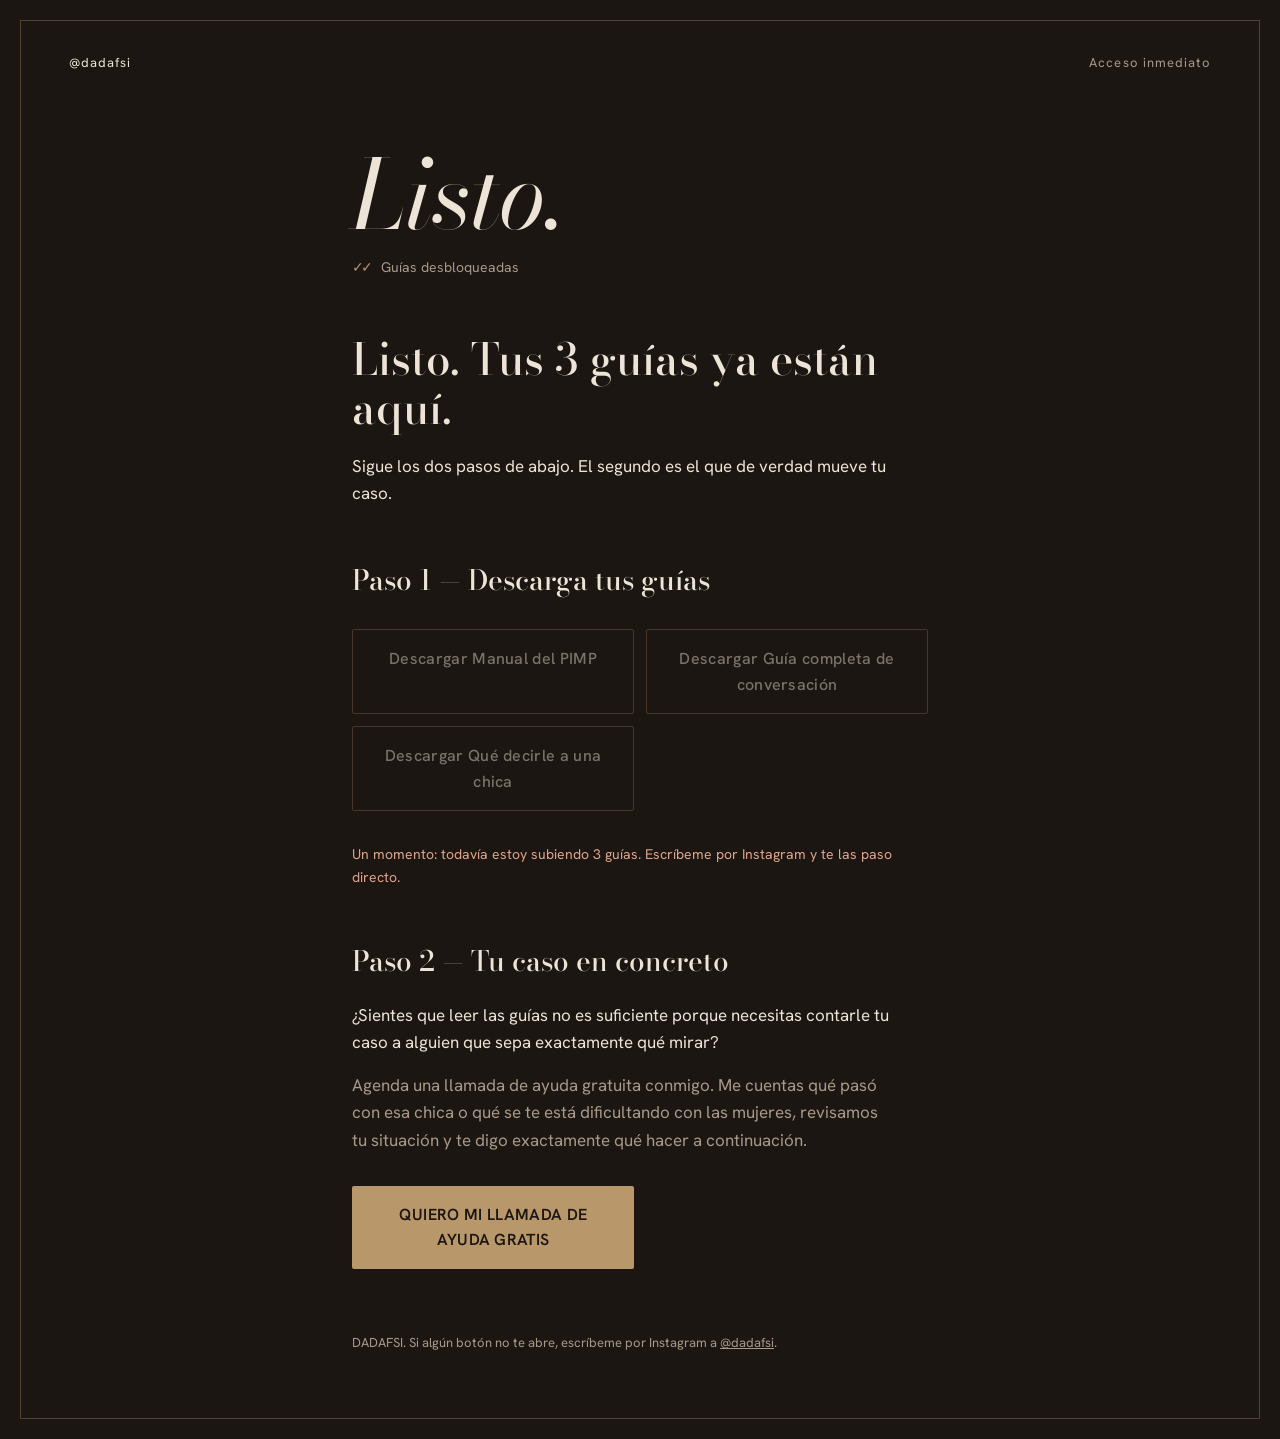
==== gracias.html @ 3f4399da "Embudo de 3 guias: squeeze page, thank-you con descargas y llamada, Apps Script con UTMs y pixel con" ====
<!doctype html>
<html lang="es">
<head>

<meta charset="utf-8">
<meta name="viewport" content="width=device-width, initial-scale=1, viewport-fit=cover">
<title>Tus 3 guías están listas | DADAFSI</title>
<meta name="robots" content="noindex">
<meta name="theme-color" content="#1C1612">
<link rel="preconnect" href="https://fonts.googleapis.com">
<link rel="preconnect" href="https://fonts.gstatic.com" crossorigin>
<link href="https://fonts.googleapis.com/css2?family=Bodoni+Moda:ital,opsz,wght@0,6..96,400..600;1,6..96,400..500&family=Hanken+Grotesk:wght@400;500;600&display=swap" rel="stylesheet">
<link rel="stylesheet" href="/assets/styles.css">
<script src="/assets/config.js"></script>
</head>
<body>
<div class="marco">
  <header class="barra">
    <a href="https://instagram.com/dadafsi" rel="noopener">@dadafsi</a>
    <span>Acceso inmediato</span>
  </header>

  <main>
    <section class="visto" aria-label="Confirmación">
      <div class="visto__msg" id="saludo">Listo.</div>
      <div class="visto__estado"><span class="visto__check" aria-hidden="true">✓✓</span> Guías desbloqueadas</div>
    </section>

    <h1 id="titular">Listo. Tus 3 guías ya están aquí.</h1>
    <p class="intro">Sigue los dos pasos de abajo. El segundo es el que de verdad mueve tu caso.</p>

    <h2>Paso 1 — Descarga tus guías</h2>
    <div class="botones" id="descargas"></div>
    <p class="aviso" id="avisoDescargas" role="status" aria-live="polite"></p>

    <h2>Paso 2 — Tu caso en concreto</h2>
    <p class="intro">¿Sientes que leer las guías no es suficiente porque necesitas contarle tu caso a alguien que sepa exactamente qué mirar?</p>
    <p class="intro intro--suave">Agenda una llamada de ayuda gratuita conmigo. Me cuentas qué pasó con esa chica o qué se te está dificultando con las mujeres, revisamos tu situación y te digo exactamente qué hacer a continuación.</p>

    <div class="botones">
      <a class="boton" id="llamada" href="#" rel="noopener">QUIERO MI LLAMADA DE AYUDA GRATIS</a>
    </div>
  </main>

  <footer>
    DADAFSI. Si algún botón no te abre, escríbeme por Instagram a <a href="https://instagram.com/dadafsi" rel="noopener">@dadafsi</a>.
  </footer>
</div>

<script>
(function () {
  var n = window.nombreGuardado();
  if (n) {
    document.getElementById('saludo').textContent = 'Listo, ' + n + '.';
    document.getElementById('titular').textContent = 'Listo, ' + n + '. Tus 3 guías ya están aquí.';
  }

  var caja = document.getElementById('descargas');
  var aviso = document.getElementById('avisoDescargas');
  var faltan = 0;

  (window.GUIAS || []).forEach(function (g) {
    var a = document.createElement('a');
    a.className = 'boton boton--linea';
    a.textContent = 'Descargar ' + g.titulo;
    if (g.url) {
      a.href = g.url;
      a.target = '_blank';
      a.rel = 'noopener';
      a.setAttribute('download', '');
      a.addEventListener('click', function () {
        if (typeof fbq === 'function') fbq('trackCustom', 'DescargaGuia', { guia: g.id });
      });
    } else {
      faltan++;
      a.href = '#';
      a.setAttribute('aria-disabled', 'true');
      a.style.opacity = '.45';
      a.addEventListener('click', function (e) { e.preventDefault(); });
    }
    caja.appendChild(a);
  });

  if (faltan) {
    aviso.className = 'aviso aviso--error';
    aviso.textContent = 'Un momento: todavía estoy subiendo ' + (faltan === 1 ? 'una guía' : faltan + ' guías') + '. Escríbeme por Instagram y te las paso directo.';
  }

  var btn = document.getElementById('llamada');
  btn.href = window.LLAMADA_URL || 'https://dadafsi.netlify.app/?src=guias';
  btn.addEventListener('click', function () {
    // Esto NO es Schedule. Schedule lo dispara el bot cuando la cita existe de verdad.
    if (typeof fbq === 'function') fbq('trackCustom', 'ClicLlamada', { content_name: 'llamada_ayuda' });
  });
})();
</script>
</body>
</html>
---- assets/styles.css ----
/* Club privado: tabaco, marfil y latón. Bodoni para la voz, Hanken para lo práctico. */
:root {
  --tabaco: #1C1612;
  --cuero: #261E18;
  --marfil: #ECE4D6;
  --humo: #A7998A;
  --laton: #B8976A;
  --laton-claro: #D4B98C;
  --error: #E0A48A;
  --serif: 'Bodoni Moda', 'Didot', 'Bodoni 72', 'Times New Roman', serif;
  --sans: 'Hanken Grotesk', 'Helvetica Neue', Arial, sans-serif;
  --col: 36rem;
  box-sizing: border-box;
  padding-top: env(safe-area-inset-top, 0px);
  padding-bottom: env(safe-area-inset-bottom, 0px);
}
*, *::before, *::after { box-sizing: inherit; }

html { background: var(--tabaco); -webkit-text-size-adjust: 100%; }
body {
  margin: 0;
  background: var(--tabaco);
  color: var(--marfil);
  font-family: var(--sans);
  font-size: 1.0625rem;
  line-height: 1.6;
  -webkit-font-smoothing: antialiased;
}

/* Marco fino, como en los carruseles */
.marco {
  min-height: 100vh;
  margin: 0.75rem;
  border: 1px solid rgba(184, 151, 106, 0.35);
  padding: 1.5rem 1.25rem 3rem;
}
@media (min-width: 700px) {
  .marco { margin: 1.25rem; padding: 2rem 3rem 4rem; }
}

.barra {
  display: flex;
  justify-content: space-between;
  align-items: baseline;
  font-size: 0.8125rem;
  letter-spacing: 0.08em;
  color: var(--humo);
}
.barra a { color: var(--marfil); text-decoration: none; }

main { max-width: var(--col); margin: 0 auto; }

/* ---------- Hero: el mensaje que quedó en visto ---------- */
.visto { margin: 4.5rem 0 3.5rem; }
.visto__msg {
  display: inline-block;
  font-family: var(--serif);
  font-style: italic;
  font-weight: 400;
  font-size: clamp(3.25rem, 14vw, 6rem);
  line-height: 1;
  letter-spacing: -0.01em;
  color: var(--marfil);
}
.visto__estado {
  display: flex;
  align-items: center;
  gap: 0.5rem;
  margin-top: 0.9rem;
  font-size: 0.875rem;
  color: var(--humo);
  opacity: 0;
  animation: aparece 0.6s ease 1.1s forwards;
}
.visto__check { color: var(--laton); letter-spacing: -0.25em; margin-right: 0.25em; }
@keyframes aparece { to { opacity: 1; } }
@media (prefers-reduced-motion: reduce) {
  .visto__estado { animation: none; opacity: 1; }
}

h1 {
  font-family: var(--serif);
  font-weight: 500;
  font-size: clamp(2rem, 7vw, 2.75rem);
  line-height: 1.12;
  margin: 0 0 1.25rem;
}
.titular {
  font-size: clamp(2.5rem, 10vw, 3.75rem);
  line-height: 1.05;
  margin: 4rem 0 1.5rem;
}
.intro { color: var(--marfil); margin: 0 0 1rem; max-width: 34rem; }
.intro--suave { color: var(--humo); }

/* ---------- Datos de la clase ---------- */
.ficha {
  margin: 3rem 0;
  padding: 1.5rem 0;
  border-top: 1px solid rgba(184, 151, 106, 0.35);
  border-bottom: 1px solid rgba(184, 151, 106, 0.35);
  display: grid;
  gap: 1.1rem;
}
.ficha__fila { display: grid; grid-template-columns: 7.5rem 1fr; gap: 1rem; }
.ficha dt { color: var(--humo); font-size: 0.875rem; padding-top: 0.15rem; }
.ficha dd { margin: 0; }
.ficha dd small { display: block; color: var(--humo); font-size: 0.875rem; }
.ficha__fecha { font-family: var(--serif); font-size: 1.375rem; line-height: 1.3; }
@media (max-width: 420px) {
  .ficha__fila { grid-template-columns: 1fr; gap: 0.15rem; }
}

/* ---------- Protocolo (secuencia real: numerada) ---------- */
h2 {
  font-family: var(--serif);
  font-weight: 500;
  font-size: 1.75rem;
  line-height: 1.2;
  margin: 3.5rem 0 1.5rem;
}
.protocolo { list-style: none; margin: 0; padding: 0; counter-reset: paso; }
.protocolo li {
  counter-increment: paso;
  display: grid;
  grid-template-columns: 2.5rem 1fr;
  gap: 0.75rem;
  padding: 1.1rem 0;
  border-top: 1px solid rgba(236, 228, 214, 0.1);
}
.protocolo li::before {
  content: counter(paso);
  font-family: var(--serif);
  font-style: italic;
  font-size: 1.75rem;
  line-height: 1;
  color: var(--laton);
}
.protocolo strong { display: block; font-weight: 600; margin-bottom: 0.2rem; }
.protocolo span { color: var(--humo); }

/* ---------- Formulario ---------- */
.reserva {
  margin-top: 4rem;
  padding: 2rem 1.25rem;
  background: var(--cuero);
  border: 1px solid rgba(184, 151, 106, 0.3);
}
@media (min-width: 700px) { .reserva { padding: 2.5rem; } }
.reserva h2 { margin-top: 0; }
.cupos { color: var(--laton-claro); margin: -0.75rem 0 1.75rem; min-height: 1.6em; font-size: 0.9375rem; }

.campo { margin-bottom: 1.25rem; }
.campo label { display: block; font-size: 0.875rem; color: var(--humo); margin-bottom: 0.4rem; }
input, select {
  width: 100%;
  font: inherit;
  font-size: 1rem;
  color: var(--marfil);
  background: var(--tabaco);
  border: 1px solid rgba(236, 228, 214, 0.18);
  border-radius: 2px;
  padding: 0.8rem 0.9rem;
  appearance: none;
  -webkit-appearance: none;
}
select {
  background-image: linear-gradient(45deg, transparent 50%, var(--humo) 50%),
                    linear-gradient(135deg, var(--humo) 50%, transparent 50%);
  background-position: calc(100% - 1.1rem) 55%, calc(100% - 0.8rem) 55%;
  background-size: 0.3rem 0.3rem;
  background-repeat: no-repeat;
  padding-right: 2.25rem;
}
input::placeholder { color: rgba(167, 153, 138, 0.6); }
input:focus, select:focus, button:focus-visible, a:focus-visible {
  outline: 2px solid var(--laton-claro);
  outline-offset: 2px;
}
.tel { display: grid; grid-template-columns: 5.5rem 1fr; gap: 0.5rem; }
.tel__codigo {
  display: flex; align-items: center; justify-content: center;
  border: 1px solid rgba(236, 228, 214, 0.18);
  background: var(--tabaco);
  color: var(--humo);
  font-size: 1rem;
}
.ayuda { font-size: 0.8125rem; color: var(--humo); margin-top: 0.35rem; }

.acepto {
  display: grid;
  grid-template-columns: 1.25rem 1fr;
  gap: 0.75rem;
  font-size: 0.875rem;
  color: var(--humo);
  margin: 1.5rem 0;
  cursor: pointer;
}
.acepto input {
  width: 1.15rem; height: 1.15rem; padding: 0; margin-top: 0.2rem;
  border-color: var(--laton);
}
.acepto input:checked {
  background: var(--laton);
  box-shadow: inset 0 0 0 3px var(--tabaco);
}

.trampa { position: absolute; left: -9999px; width: 1px; height: 1px; overflow: hidden; }

.boton {
  display: inline-block;
  width: 100%;
  font-family: var(--sans);
  font-size: 1rem;
  font-weight: 600;
  letter-spacing: 0.02em;
  color: var(--tabaco);
  background: var(--laton);
  border: 0;
  border-radius: 2px;
  padding: 1rem 1.5rem;
  cursor: pointer;
  text-align: center;
  text-decoration: none;
  transition: background 0.2s ease;
}
.boton:hover { background: var(--laton-claro); }
.boton[disabled] { opacity: 0.6; cursor: progress; }
.boton--linea {
  background: transparent;
  color: var(--marfil);
  border: 1px solid rgba(184, 151, 106, 0.6);
  font-weight: 500;
}
.boton--linea:hover { background: rgba(184, 151, 106, 0.12); }

.error { color: var(--error); font-size: 0.875rem; margin-top: 0.4rem; }
.aviso { font-size: 0.875rem; color: var(--humo); margin: 1rem 0 0; }
.aviso--error { color: var(--error); }

.agotado { font-family: var(--serif); font-size: 1.5rem; line-height: 1.3; }

footer {
  max-width: var(--col);
  margin: 4rem auto 0;
  font-size: 0.8125rem;
  color: var(--humo);
}
footer a { color: var(--humo); }

/* ---------- Página de gracias ---------- */
.botones { display: grid; gap: 0.75rem; margin: 2rem 0; }
@media (min-width: 560px) { .botones { grid-template-columns: 1fr 1fr; } }
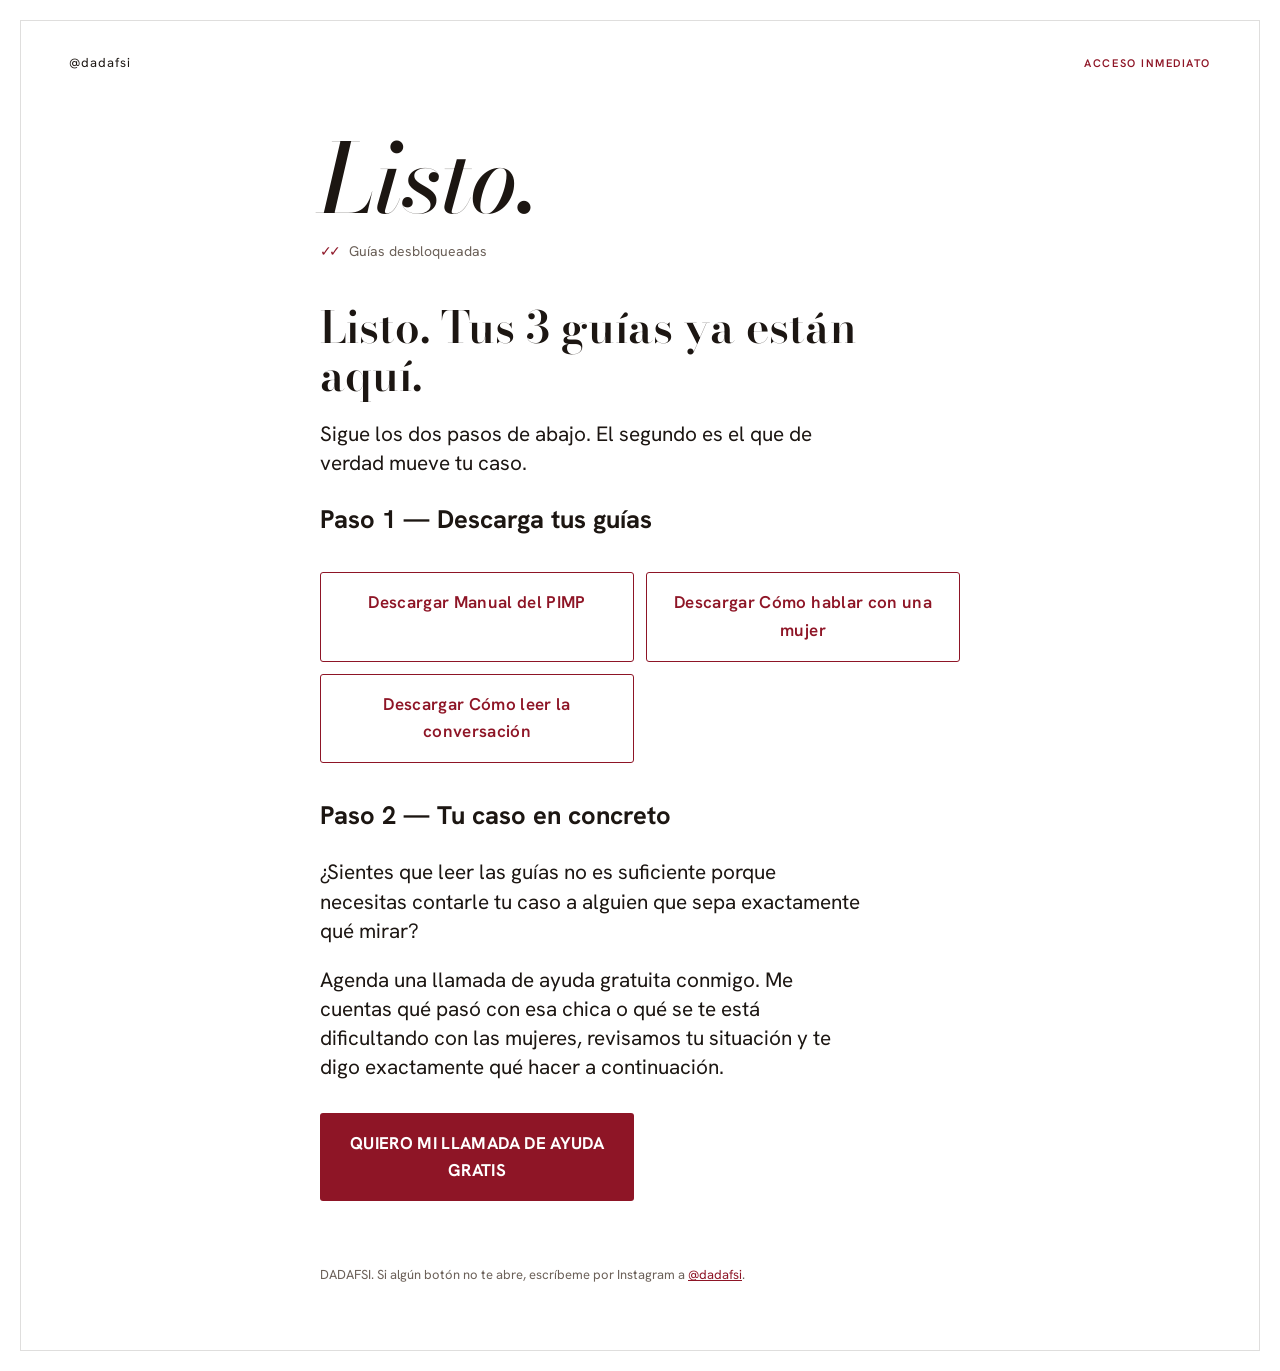
==== commit 274e5407: "Rediseña la squeeze page: fondo claro, nuevo titular, portadas y viñetas - styles.css: tema claro (f" ====
--- a/gracias.html
+++ b/gracias.html
@@ -6,7 +6,7 @@
 <meta name="viewport" content="width=device-width, initial-scale=1, viewport-fit=cover">
 <title>Tus 3 guías están listas | DADAFSI</title>
 <meta name="robots" content="noindex">
-<meta name="theme-color" content="#1C1612">
+<meta name="theme-color" content="#FFFFFF">
 <link rel="preconnect" href="https://fonts.googleapis.com">
 <link rel="preconnect" href="https://fonts.gstatic.com" crossorigin>
 <link href="https://fonts.googleapis.com/css2?family=Bodoni+Moda:ital,opsz,wght@0,6..96,400..600;1,6..96,400..500&family=Hanken+Grotesk:wght@400;500;600&display=swap" rel="stylesheet">
--- a/assets/styles.css
+++ b/assets/styles.css
@@ -1,42 +1,41 @@
-/* Club privado: tabaco, marfil y latón. Bodoni para la voz, Hanken para lo práctico. */
+/* Squeeze page dadafsi — fondo claro, tinta oscura. Bodoni para la voz, Hanken para lo práctico. */
 :root {
-  --tabaco: #1C1612;
-  --cuero: #261E18;
-  --marfil: #ECE4D6;
-  --humo: #A7998A;
-  --laton: #B8976A;
-  --laton-claro: #D4B98C;
-  --error: #E0A48A;
+  --papel: #FFFFFF;
+  --papel2: #F5EFE8;      /* cajas / secciones, blanco cálido */
+  --tinta: #1C1612;       /* texto, casi negro */
+  --tinta2: #6B6058;      /* texto suave */
+  --linea: rgba(28, 22, 18, 0.14);
+  --acc: #8E1526;         /* claret dadafsi */
+  --acc-d: #6F1019;       /* claret oscuro (hover) */
+  --oro: #B8976A;
+  --error: #A8321F;
   --serif: 'Bodoni Moda', 'Didot', 'Bodoni 72', 'Times New Roman', serif;
   --sans: 'Hanken Grotesk', 'Helvetica Neue', Arial, sans-serif;
-  --col: 36rem;
+  --col: 40rem;
   box-sizing: border-box;
   padding-top: env(safe-area-inset-top, 0px);
   padding-bottom: env(safe-area-inset-bottom, 0px);
 }
 *, *::before, *::after { box-sizing: inherit; }
 
-html { background: var(--tabaco); -webkit-text-size-adjust: 100%; }
+html { background: var(--papel); -webkit-text-size-adjust: 100%; }
 body {
   margin: 0;
-  background: var(--tabaco);
-  color: var(--marfil);
+  background: var(--papel);
+  color: var(--tinta);
   font-family: var(--sans);
   font-size: 1.0625rem;
   line-height: 1.6;
   -webkit-font-smoothing: antialiased;
 }
 
-/* Marco fino, como en los carruseles */
 .marco {
   min-height: 100vh;
   margin: 0.75rem;
-  border: 1px solid rgba(184, 151, 106, 0.35);
+  border: 1px solid var(--linea);
   padding: 1.5rem 1.25rem 3rem;
 }
-@media (min-width: 700px) {
-  .marco { margin: 1.25rem; padding: 2rem 3rem 4rem; }
-}
+@media (min-width: 700px) { .marco { margin: 1.25rem; padding: 2rem 3rem 4rem; } }
 
 .barra {
   display: flex;
@@ -44,210 +43,182 @@
   align-items: baseline;
   font-size: 0.8125rem;
   letter-spacing: 0.08em;
-  color: var(--humo);
-}
-.barra a { color: var(--marfil); text-decoration: none; }
+  color: var(--tinta2);
+}
+.barra a { color: var(--tinta); text-decoration: none; }
+.barra span { color: var(--acc); font-weight: 600; letter-spacing: 0.14em; text-transform: uppercase; font-size: 0.6875rem; }
 
 main { max-width: var(--col); margin: 0 auto; }
 
-/* ---------- Hero: el mensaje que quedó en visto ---------- */
-.visto { margin: 4.5rem 0 3.5rem; }
-.visto__msg {
-  display: inline-block;
+/* ---------- Titular ---------- */
+.titular {
   font-family: var(--serif);
-  font-style: italic;
-  font-weight: 400;
-  font-size: clamp(3.25rem, 14vw, 6rem);
-  line-height: 1;
+  font-weight: 600;
+  font-size: clamp(2.1rem, 7.4vw, 3.4rem);
+  line-height: 1.07;
   letter-spacing: -0.01em;
-  color: var(--marfil);
-}
-.visto__estado {
-  display: flex;
+  margin: 3rem 0 1.1rem;
+}
+.titular .g { color: var(--acc); }
+.intro {
+  color: var(--tinta);
+  font-size: clamp(1.1rem, 3.4vw, 1.3rem);
+  line-height: 1.4;
+  margin: 0 0 1.25rem;
+  max-width: 34rem;
+}
+.prueba {
+  display: block;
+  font-size: 0.875rem; color: var(--tinta2);
+  margin: 0 0 0.5rem;
+}
+.prueba b { color: var(--tinta); font-weight: 600; }
+.prueba .estrellas { color: var(--oro); letter-spacing: 0.1em; margin-right: 0.4rem; white-space: nowrap; }
+
+h1 { font-family: var(--serif); font-weight: 600; font-size: clamp(2rem, 7vw, 2.75rem); line-height: 1.1; margin: 0 0 1.25rem; }
+
+/* ---------- Oferta: portadas + promesa ---------- */
+.oferta {
+  display: grid;
+  gap: 1.5rem;
   align-items: center;
-  gap: 0.5rem;
-  margin-top: 0.9rem;
-  font-size: 0.875rem;
-  color: var(--humo);
-  opacity: 0;
-  animation: aparece 0.6s ease 1.1s forwards;
-}
-.visto__check { color: var(--laton); letter-spacing: -0.25em; margin-right: 0.25em; }
-@keyframes aparece { to { opacity: 1; } }
-@media (prefers-reduced-motion: reduce) {
-  .visto__estado { animation: none; opacity: 1; }
-}
-
-h1 {
-  font-family: var(--serif);
-  font-weight: 500;
-  font-size: clamp(2rem, 7vw, 2.75rem);
-  line-height: 1.12;
-  margin: 0 0 1.25rem;
-}
-.titular {
-  font-size: clamp(2.5rem, 10vw, 3.75rem);
-  line-height: 1.05;
-  margin: 4rem 0 1.5rem;
-}
-.intro { color: var(--marfil); margin: 0 0 1rem; max-width: 34rem; }
-.intro--suave { color: var(--humo); }
-
-/* ---------- Datos de la clase ---------- */
-.ficha {
-  margin: 3rem 0;
-  padding: 1.5rem 0;
-  border-top: 1px solid rgba(184, 151, 106, 0.35);
-  border-bottom: 1px solid rgba(184, 151, 106, 0.35);
-  display: grid;
-  gap: 1.1rem;
-}
-.ficha__fila { display: grid; grid-template-columns: 7.5rem 1fr; gap: 1rem; }
-.ficha dt { color: var(--humo); font-size: 0.875rem; padding-top: 0.15rem; }
-.ficha dd { margin: 0; }
-.ficha dd small { display: block; color: var(--humo); font-size: 0.875rem; }
-.ficha__fecha { font-family: var(--serif); font-size: 1.375rem; line-height: 1.3; }
-@media (max-width: 420px) {
-  .ficha__fila { grid-template-columns: 1fr; gap: 0.15rem; }
-}
-
-/* ---------- Protocolo (secuencia real: numerada) ---------- */
-h2 {
-  font-family: var(--serif);
-  font-weight: 500;
-  font-size: 1.75rem;
-  line-height: 1.2;
-  margin: 3.5rem 0 1.5rem;
-}
-.protocolo { list-style: none; margin: 0; padding: 0; counter-reset: paso; }
-.protocolo li {
-  counter-increment: paso;
-  display: grid;
-  grid-template-columns: 2.5rem 1fr;
-  gap: 0.75rem;
-  padding: 1.1rem 0;
-  border-top: 1px solid rgba(236, 228, 214, 0.1);
-}
-.protocolo li::before {
-  content: counter(paso);
-  font-family: var(--serif);
-  font-style: italic;
-  font-size: 1.75rem;
-  line-height: 1;
-  color: var(--laton);
-}
-.protocolo strong { display: block; font-weight: 600; margin-bottom: 0.2rem; }
-.protocolo span { color: var(--humo); }
+  margin: 2.25rem 0 2.5rem;
+}
+@media (min-width: 680px) { .oferta { grid-template-columns: 300px 1fr; gap: 2.25rem; } }
+
+.covers { position: relative; width: min(320px, 84vw); height: 300px; margin: 0.5rem auto; }
+.cover {
+  position: absolute;
+  width: 144px; height: 206px;
+  border-radius: 3px;
+  padding: 16px 14px;
+  display: flex; flex-direction: column;
+  box-shadow: 0 14px 30px rgba(28, 22, 18, 0.22);
+  overflow: hidden;
+}
+.cover__br { font-size: 8.5px; letter-spacing: 0.22em; text-transform: uppercase; opacity: 0.7; }
+.cover__kick { font-family: var(--serif); font-style: italic; font-size: 15px; margin-top: auto; }
+.cover__big { font-family: var(--serif); font-weight: 600; font-size: 40px; line-height: 0.95; letter-spacing: 0.01em; }
+.cover__t { font-family: var(--serif); font-weight: 600; font-size: 19px; line-height: 1.1; margin-top: auto; }
+.cover__s { font-family: var(--serif); font-style: italic; font-size: 12.5px; line-height: 1.25; margin-top: 7px; opacity: 0.92; }
+.cover__rule { width: 26px; height: 2px; margin: 9px 0 0; }
+
+.cover--left  { left: 8px;  top: 54px; transform: rotate(-9deg);  z-index: 1;
+  background: #F2EADF; color: var(--tinta); border: 1px solid rgba(28,22,18,.12); }
+.cover--right { right: 8px; top: 54px; transform: rotate(9deg);   z-index: 1;
+  background: #7D1322; color: #F3E6DD; }
+.cover--left .cover__rule  { background: var(--acc); }
+.cover--right .cover__rule { background: var(--oro); }
+.cover--main {
+  left: 50%; margin-left: -72px; top: 24px; z-index: 3;
+  background: #15110E; color: #E9DFD2;
+  border: 1px solid rgba(184,151,106,.4);
+}
+.cover--main .cover__br { color: var(--oro); opacity: 1; }
+.cover--main .cover__kick { color: #CFC3B4; }
+.cover--main .cover__big { color: #F3ECE0; }
+.cover--main .cover__s { color: var(--oro); }
+.cover__emblema { font-family: var(--serif); font-size: 13px; color: var(--oro); border: 1px solid var(--oro); width: 22px; height: 22px; display:flex; align-items:center; justify-content:center; border-radius:50%; }
+
+.sello {
+  position: absolute; left: 6px; bottom: 18px; z-index: 5;
+  width: 62px; height: 62px; border-radius: 50%;
+  background: var(--acc); color: #fff;
+  display: flex; align-items: center; justify-content: center;
+  font-family: var(--serif); font-style: italic; font-size: 17px;
+  transform: rotate(-13deg);
+  box-shadow: 0 6px 16px rgba(142,21,38,.4);
+  border: 2px solid #fff;
+}
+
+.promesa__intro { font-weight: 600; font-size: 1.0625rem; margin: 0 0 0.9rem; }
+.bullets { list-style: none; margin: 0; padding: 0; display: grid; gap: 0.85rem; }
+.bullets li {
+  position: relative; padding-left: 1.6rem; line-height: 1.4;
+}
+.bullets li::before {
+  content: ""; position: absolute; left: 0; top: 0.62em;
+  width: 0.8rem; height: 2px; background: var(--acc);
+}
+.bullets em { color: var(--acc); font-style: italic; }
 
 /* ---------- Formulario ---------- */
 .reserva {
-  margin-top: 4rem;
-  padding: 2rem 1.25rem;
-  background: var(--cuero);
-  border: 1px solid rgba(184, 151, 106, 0.3);
-}
-@media (min-width: 700px) { .reserva { padding: 2.5rem; } }
-.reserva h2 { margin-top: 0; }
-.cupos { color: var(--laton-claro); margin: -0.75rem 0 1.75rem; min-height: 1.6em; font-size: 0.9375rem; }
-
-.campo { margin-bottom: 1.25rem; }
-.campo label { display: block; font-size: 0.875rem; color: var(--humo); margin-bottom: 0.4rem; }
+  margin-top: 2.5rem;
+  padding: 1.75rem 1.25rem 2rem;
+  background: var(--papel2);
+  border: 1px solid var(--linea);
+  border-radius: 4px;
+}
+@media (min-width: 700px) { .reserva { padding: 2.25rem 2.5rem; } }
+.reserva h2 { font-family: var(--serif); font-weight: 600; font-size: 1.6rem; margin: 0 0 0.35rem; }
+.cupos { color: var(--acc); margin: 0 0 1.4rem; min-height: 1.2em; font-size: 0.9375rem; font-weight: 600; }
+
+.campo { margin-bottom: 1.1rem; }
+.campo label { display: block; font-size: 0.875rem; color: var(--tinta2); margin-bottom: 0.4rem; }
 input, select {
-  width: 100%;
-  font: inherit;
-  font-size: 1rem;
-  color: var(--marfil);
-  background: var(--tabaco);
-  border: 1px solid rgba(236, 228, 214, 0.18);
-  border-radius: 2px;
-  padding: 0.8rem 0.9rem;
-  appearance: none;
-  -webkit-appearance: none;
+  width: 100%; font: inherit; font-size: 1rem;
+  color: var(--tinta); background: #fff;
+  border: 1px solid var(--linea); border-radius: 3px;
+  padding: 0.8rem 0.9rem; appearance: none; -webkit-appearance: none;
 }
 select {
-  background-image: linear-gradient(45deg, transparent 50%, var(--humo) 50%),
-                    linear-gradient(135deg, var(--humo) 50%, transparent 50%);
+  background-image: linear-gradient(45deg, transparent 50%, var(--tinta2) 50%),
+                    linear-gradient(135deg, var(--tinta2) 50%, transparent 50%);
   background-position: calc(100% - 1.1rem) 55%, calc(100% - 0.8rem) 55%;
-  background-size: 0.3rem 0.3rem;
-  background-repeat: no-repeat;
-  padding-right: 2.25rem;
-}
-input::placeholder { color: rgba(167, 153, 138, 0.6); }
-input:focus, select:focus, button:focus-visible, a:focus-visible {
-  outline: 2px solid var(--laton-claro);
-  outline-offset: 2px;
-}
+  background-size: 0.3rem 0.3rem; background-repeat: no-repeat; padding-right: 2.25rem;
+}
+input::placeholder { color: rgba(107, 96, 88, 0.55); }
+input:focus, select:focus, button:focus-visible, a:focus-visible { outline: 2px solid var(--acc); outline-offset: 2px; }
 .tel { display: grid; grid-template-columns: 5.5rem 1fr; gap: 0.5rem; }
 .tel__codigo {
   display: flex; align-items: center; justify-content: center;
-  border: 1px solid rgba(236, 228, 214, 0.18);
-  background: var(--tabaco);
-  color: var(--humo);
-  font-size: 1rem;
-}
-.ayuda { font-size: 0.8125rem; color: var(--humo); margin-top: 0.35rem; }
+  border: 1px solid var(--linea); background: #fff; color: var(--tinta2); font-size: 1rem;
+}
+.ayuda { font-size: 0.8125rem; color: var(--tinta2); margin-top: 0.35rem; }
 
 .acepto {
-  display: grid;
-  grid-template-columns: 1.25rem 1fr;
-  gap: 0.75rem;
-  font-size: 0.875rem;
-  color: var(--humo);
-  margin: 1.5rem 0;
-  cursor: pointer;
-}
-.acepto input {
-  width: 1.15rem; height: 1.15rem; padding: 0; margin-top: 0.2rem;
-  border-color: var(--laton);
-}
-.acepto input:checked {
-  background: var(--laton);
-  box-shadow: inset 0 0 0 3px var(--tabaco);
-}
+  display: grid; grid-template-columns: 1.25rem 1fr; gap: 0.75rem;
+  font-size: 0.8125rem; color: var(--tinta2); margin: 1.3rem 0; cursor: pointer;
+}
+.acepto input { width: 1.15rem; height: 1.15rem; padding: 0; margin-top: 0.2rem; border: 1px solid var(--acc); border-radius: 2px; }
+.acepto input:checked { background: var(--acc); box-shadow: inset 0 0 0 3px #fff; }
 
 .trampa { position: absolute; left: -9999px; width: 1px; height: 1px; overflow: hidden; }
 
+/* Flecha que apunta al botón */
+.cta-wrap { position: relative; margin-top: 1.5rem; }
+.flecha { position: absolute; right: 14px; top: -34px; width: 58px; height: 42px; pointer-events: none; }
+@media (min-width: 560px) { .flecha { right: 40px; } }
+
 .boton {
-  display: inline-block;
-  width: 100%;
-  font-family: var(--sans);
-  font-size: 1rem;
-  font-weight: 600;
-  letter-spacing: 0.02em;
-  color: var(--tabaco);
-  background: var(--laton);
-  border: 0;
-  border-radius: 2px;
-  padding: 1rem 1.5rem;
-  cursor: pointer;
-  text-align: center;
-  text-decoration: none;
+  display: block; width: 100%;
+  font-family: var(--sans); font-size: 1.0625rem; font-weight: 700; letter-spacing: 0.02em;
+  color: #fff; background: var(--acc); border: 0; border-radius: 3px;
+  padding: 1.05rem 1.5rem; cursor: pointer; text-align: center; text-decoration: none;
   transition: background 0.2s ease;
 }
-.boton:hover { background: var(--laton-claro); }
+.boton:hover { background: var(--acc-d); }
 .boton[disabled] { opacity: 0.6; cursor: progress; }
-.boton--linea {
-  background: transparent;
-  color: var(--marfil);
-  border: 1px solid rgba(184, 151, 106, 0.6);
-  font-weight: 500;
-}
-.boton--linea:hover { background: rgba(184, 151, 106, 0.12); }
+.boton--linea { background: transparent; color: var(--acc); border: 1px solid var(--acc); font-weight: 600; }
+.boton--linea:hover { background: rgba(142, 21, 38, 0.07); }
+
+.cierre { text-align: center; font-size: 0.8125rem; color: var(--tinta2); margin: 1rem 0 0; }
 
 .error { color: var(--error); font-size: 0.875rem; margin-top: 0.4rem; }
-.aviso { font-size: 0.875rem; color: var(--humo); margin: 1rem 0 0; }
+.aviso { font-size: 0.875rem; color: var(--tinta2); margin: 1rem 0 0; }
 .aviso--error { color: var(--error); }
 
-.agotado { font-family: var(--serif); font-size: 1.5rem; line-height: 1.3; }
-
-footer {
-  max-width: var(--col);
-  margin: 4rem auto 0;
-  font-size: 0.8125rem;
-  color: var(--humo);
-}
-footer a { color: var(--humo); }
-
 /* ---------- Página de gracias ---------- */
+.visto { margin: 3.5rem 0 2.5rem; }
+.visto__msg {
+  display: inline-block; font-family: var(--serif); font-style: italic; font-weight: 500;
+  font-size: clamp(3.25rem, 14vw, 6rem); line-height: 1; letter-spacing: -0.01em; color: var(--tinta);
+}
+.visto__estado { display: flex; align-items: center; gap: 0.5rem; margin-top: 0.9rem; font-size: 0.875rem; color: var(--tinta2); }
+.visto__check { color: var(--acc); letter-spacing: -0.25em; margin-right: 0.25em; }
 .botones { display: grid; gap: 0.75rem; margin: 2rem 0; }
 @media (min-width: 560px) { .botones { grid-template-columns: 1fr 1fr; } }
+
+footer { max-width: var(--col); margin: 4rem auto 0; font-size: 0.8125rem; color: var(--tinta2); }
+footer a { color: var(--acc); }
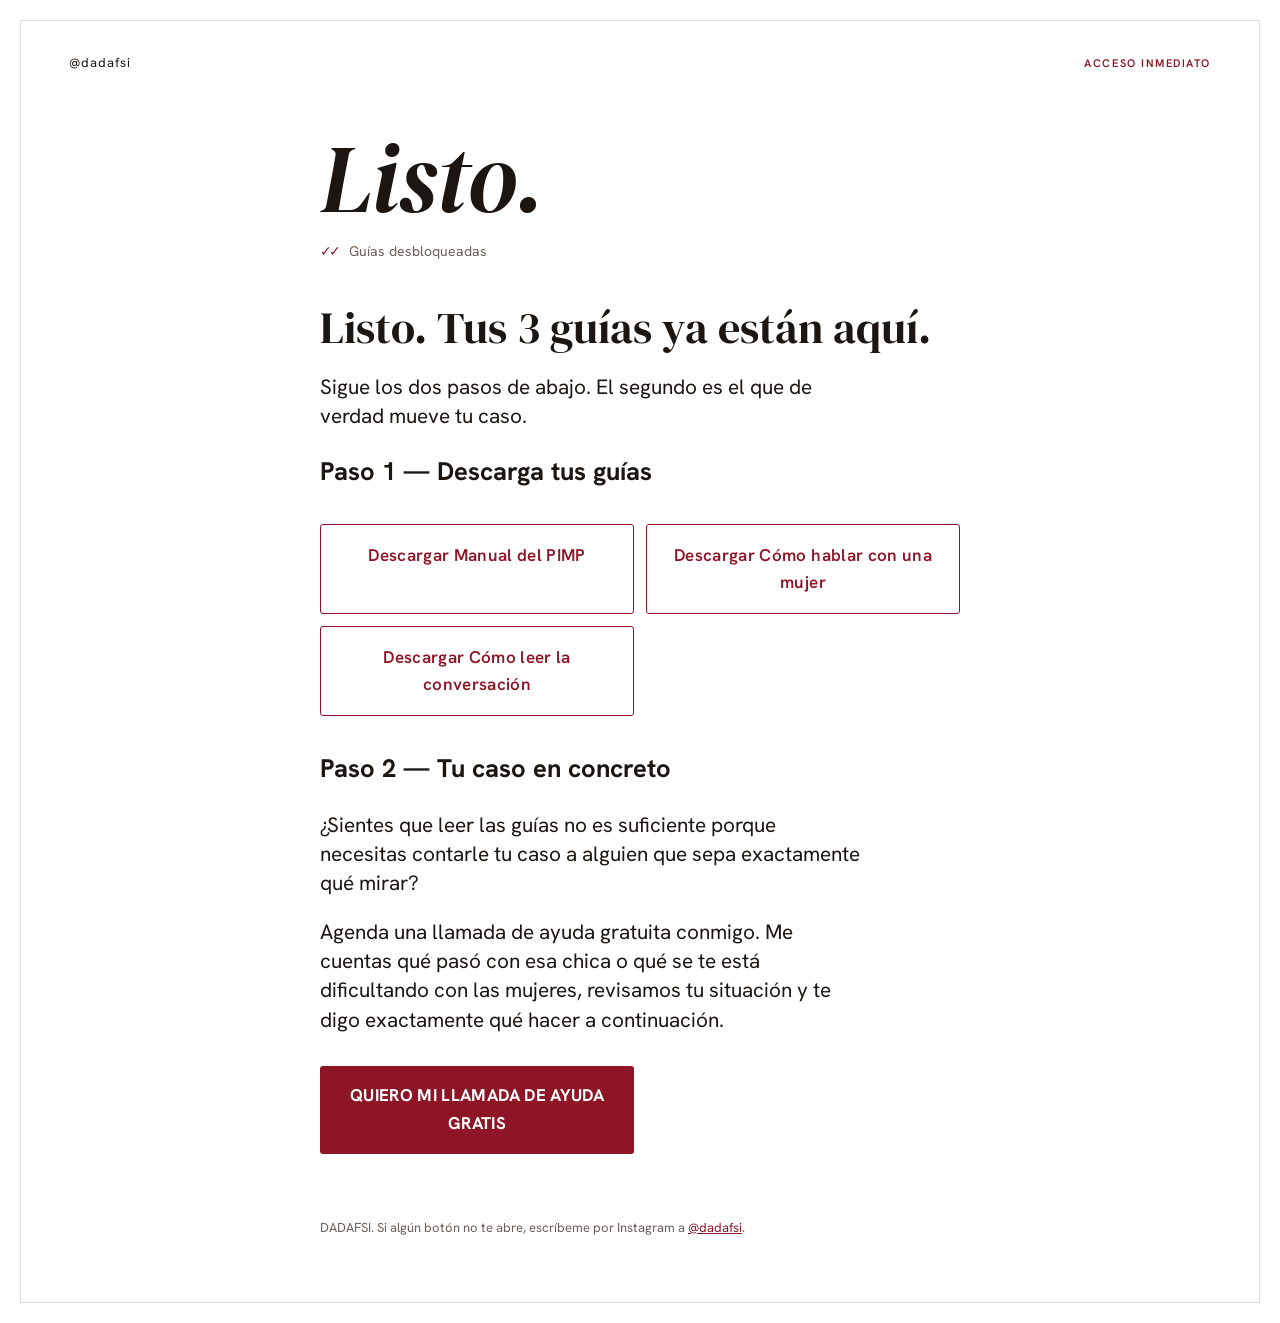
==== commit d3b7ba0f: "Cambia la fuente serif a DM Serif Display (más legible que Bodoni) La 't' de Bodoni se confundía con" ====
--- a/gracias.html
+++ b/gracias.html
@@ -9,7 +9,7 @@
 <meta name="theme-color" content="#FFFFFF">
 <link rel="preconnect" href="https://fonts.googleapis.com">
 <link rel="preconnect" href="https://fonts.gstatic.com" crossorigin>
-<link href="https://fonts.googleapis.com/css2?family=Bodoni+Moda:ital,opsz,wght@0,6..96,400..600;1,6..96,400..500&family=Hanken+Grotesk:wght@400;500;600&display=swap" rel="stylesheet">
+<link href="https://fonts.googleapis.com/css2?family=DM+Serif+Display:ital@0;1&family=Hanken+Grotesk:wght@400;500;600&display=swap" rel="stylesheet">
 <link rel="stylesheet" href="/assets/styles.css">
 <script src="/assets/config.js"></script>
 </head>
--- a/assets/styles.css
+++ b/assets/styles.css
@@ -9,7 +9,7 @@
   --acc-d: #6F1019;       /* claret oscuro (hover) */
   --oro: #B8976A;
   --error: #A8321F;
-  --serif: 'Bodoni Moda', 'Didot', 'Bodoni 72', 'Times New Roman', serif;
+  --serif: 'DM Serif Display', 'Georgia', 'Times New Roman', serif;
   --sans: 'Hanken Grotesk', 'Helvetica Neue', Arial, sans-serif;
   --col: 40rem;
   box-sizing: border-box;
@@ -53,9 +53,9 @@
 /* ---------- Titular ---------- */
 .titular {
   font-family: var(--serif);
-  font-weight: 600;
-  font-size: clamp(2.1rem, 7.4vw, 3.4rem);
-  line-height: 1.07;
+  font-weight: 400;
+  font-size: clamp(2rem, 7vw, 3.2rem);
+  line-height: 1.12;
   letter-spacing: -0.01em;
   margin: 3rem 0 1.1rem;
 }
@@ -75,7 +75,7 @@
 .prueba b { color: var(--tinta); font-weight: 600; }
 .prueba .estrellas { color: var(--oro); letter-spacing: 0.1em; margin-right: 0.4rem; white-space: nowrap; }
 
-h1 { font-family: var(--serif); font-weight: 600; font-size: clamp(2rem, 7vw, 2.75rem); line-height: 1.1; margin: 0 0 1.25rem; }
+h1 { font-family: var(--serif); font-weight: 400; font-size: clamp(2rem, 7vw, 2.75rem); line-height: 1.12; margin: 0 0 1.25rem; }
 
 /* ---------- Oferta: portadas + promesa ---------- */
 .oferta {
@@ -97,9 +97,9 @@
   overflow: hidden;
 }
 .cover__br { font-size: 8.5px; letter-spacing: 0.22em; text-transform: uppercase; opacity: 0.7; }
-.cover__kick { font-family: var(--serif); font-style: italic; font-size: 15px; margin-top: auto; }
-.cover__big { font-family: var(--serif); font-weight: 600; font-size: 40px; line-height: 0.95; letter-spacing: 0.01em; }
-.cover__t { font-family: var(--serif); font-weight: 600; font-size: 19px; line-height: 1.1; margin-top: auto; }
+.cover__kick { font-family: var(--serif); font-style: italic; font-size: 14px; margin-top: auto; }
+.cover__big { font-family: var(--serif); font-weight: 400; font-size: 36px; line-height: 0.98; letter-spacing: 0.01em; }
+.cover__t { font-family: var(--serif); font-weight: 400; font-size: 18px; line-height: 1.12; margin-top: auto; }
 .cover__s { font-family: var(--serif); font-style: italic; font-size: 12.5px; line-height: 1.25; margin-top: 7px; opacity: 0.92; }
 .cover__rule { width: 26px; height: 2px; margin: 9px 0 0; }
 
@@ -151,7 +151,7 @@
   border-radius: 4px;
 }
 @media (min-width: 700px) { .reserva { padding: 2.25rem 2.5rem; } }
-.reserva h2 { font-family: var(--serif); font-weight: 600; font-size: 1.6rem; margin: 0 0 0.35rem; }
+.reserva h2 { font-family: var(--serif); font-weight: 400; font-size: 1.7rem; margin: 0 0 0.35rem; }
 .cupos { color: var(--acc); margin: 0 0 1.4rem; min-height: 1.2em; font-size: 0.9375rem; font-weight: 600; }
 
 .campo { margin-bottom: 1.1rem; }
@@ -212,7 +212,7 @@
 /* ---------- Página de gracias ---------- */
 .visto { margin: 3.5rem 0 2.5rem; }
 .visto__msg {
-  display: inline-block; font-family: var(--serif); font-style: italic; font-weight: 500;
+  display: inline-block; font-family: var(--serif); font-style: italic; font-weight: 400;
   font-size: clamp(3.25rem, 14vw, 6rem); line-height: 1; letter-spacing: -0.01em; color: var(--tinta);
 }
 .visto__estado { display: flex; align-items: center; gap: 0.5rem; margin-top: 0.9rem; font-size: 0.875rem; color: var(--tinta2); }
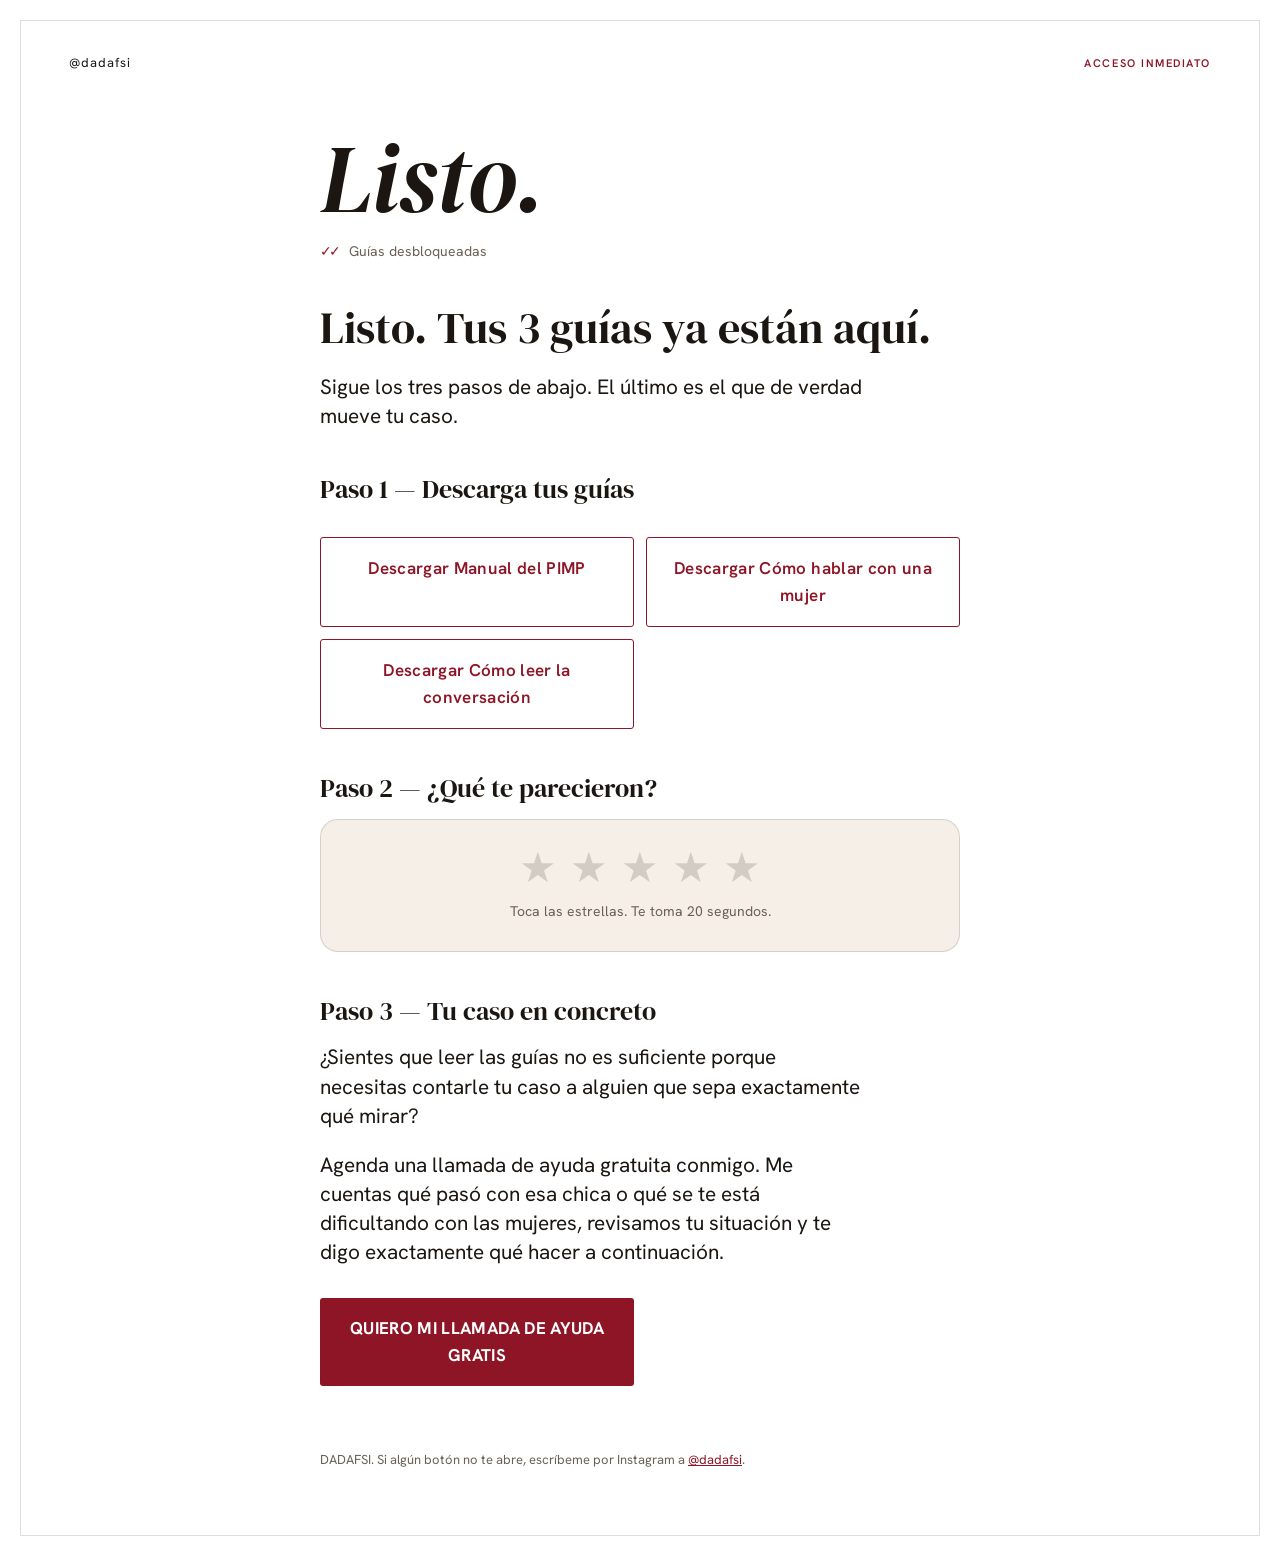
==== commit 283af11f: "Gracias: paso 2 de calificación con comentario → pestaña Testimonios Co-Authored-By: Claude Opus 5.5" ====
--- a/gracias.html
+++ b/gracias.html
@@ -27,13 +27,52 @@
     </section>
 
     <h1 id="titular">Listo. Tus 3 guías ya están aquí.</h1>
-    <p class="intro">Sigue los dos pasos de abajo. El segundo es el que de verdad mueve tu caso.</p>
+    <p class="intro">Sigue los tres pasos de abajo. El último es el que de verdad mueve tu caso.</p>
 
     <h2>Paso 1 — Descarga tus guías</h2>
     <div class="botones" id="descargas"></div>
     <p class="aviso" id="avisoDescargas" role="status" aria-live="polite"></p>
 
-    <h2>Paso 2 — Tu caso en concreto</h2>
+    <h2>Paso 2 — ¿Qué te parecieron?</h2>
+    <section class="califica" id="califica" aria-label="Califica las guías">
+      <div id="calForm">
+        <div class="califica__estrellas" id="estrellas" role="radiogroup" aria-label="Calificación de 1 a 5">
+          <button type="button" class="califica__estrella" data-v="1" aria-label="1 estrella">★</button>
+          <button type="button" class="califica__estrella" data-v="2" aria-label="2 estrellas">★</button>
+          <button type="button" class="califica__estrella" data-v="3" aria-label="3 estrellas">★</button>
+          <button type="button" class="califica__estrella" data-v="4" aria-label="4 estrellas">★</button>
+          <button type="button" class="califica__estrella" data-v="5" aria-label="5 estrellas">★</button>
+        </div>
+        <p class="califica__ayuda" id="calAyuda">Toca las estrellas. Te toma 20 segundos.</p>
+
+        <div class="califica__paso" id="calCaja">
+          <label class="califica__q" for="calTexto" id="calPregunta">¿Qué te pareció?</label>
+          <textarea class="califica__texto" id="calTexto" rows="4" maxlength="600" placeholder="Cuéntalo con tus palabras…"></textarea>
+
+          <div id="calPublicar">
+            <div class="califica__opciones">
+              <label class="califica__opc"><input type="radio" name="pub" value="Con nombre"> Se puede publicar con mi nombre</label>
+              <label class="califica__opc"><input type="radio" name="pub" value="Anónimo" checked> Se puede publicar, pero anónimo</label>
+              <label class="califica__opc"><input type="radio" name="pub" value="No publicar"> Prefiero que no se publique</label>
+            </div>
+            <div class="califica__datos" id="calDatos">
+              <input type="text" id="calNombre" maxlength="40" placeholder="Nombre (como quieres que aparezca)">
+              <input type="text" id="calEdad" inputmode="numeric" maxlength="2" placeholder="Edad">
+            </div>
+          </div>
+
+          <button type="button" class="boton califica__enviar" id="calEnviar">ENVIAR</button>
+          <p class="aviso" id="calAviso" role="status" aria-live="polite"></p>
+        </div>
+      </div>
+
+      <div class="califica__gracias" id="calGracias" hidden>
+        <div class="califica__estrellas califica__estrellas--fijas" id="calFijas" aria-hidden="true"></div>
+        <p class="califica__q">Gracias. Lo leo yo personalmente.</p>
+      </div>
+    </section>
+
+    <h2>Paso 3 — Tu caso en concreto</h2>
     <p class="intro">¿Sientes que leer las guías no es suficiente porque necesitas contarle tu caso a alguien que sepa exactamente qué mirar?</p>
     <p class="intro intro--suave">Agenda una llamada de ayuda gratuita conmigo. Me cuentas qué pasó con esa chica o qué se te está dificultando con las mujeres, revisamos tu situación y te digo exactamente qué hacer a continuación.</p>
 
@@ -87,10 +126,96 @@
   }
 
   var btn = document.getElementById('llamada');
-  btn.href = window.LLAMADA_URL || 'https://dadafsi.netlify.app/?src=guias';
+  // Pasa el origen original al bot: si vino del anuncio (?src=ads) el bot lo
+  // recibe como ?src=guias-ads; si no hay origen, queda en ?src=guias.
+  var o = (window.origenGuardado && window.origenGuardado()) || '';
+  if (o) {
+    btn.href = 'https://dadafsi.netlify.app/?src=' + encodeURIComponent('guias-' + o);
+  } else {
+    btn.href = window.LLAMADA_URL || 'https://dadafsi.netlify.app/?src=guias';
+  }
   btn.addEventListener('click', function () {
     // Esto NO es Schedule. Schedule lo dispara el bot cuando la cita existe de verdad.
     if (typeof fbq === 'function') fbq('trackCustom', 'ClicLlamada', { content_name: 'llamada_ayuda' });
+  });
+
+  /* ---------- Paso 2: calificación + comentario → pestaña "Testimonios" ---------- */
+  var nota = 0;
+  var estrellas = [].slice.call(document.querySelectorAll('#estrellas .califica__estrella'));
+  var cajaCal = document.getElementById('calCaja');
+  var publicar = document.getElementById('calPublicar');
+  var pregunta = document.getElementById('calPregunta');
+  var texto = document.getElementById('calTexto');
+  var datosPub = document.getElementById('calDatos');
+  var nombreCal = document.getElementById('calNombre');
+  var enviar = document.getElementById('calEnviar');
+  var avisoCal = document.getElementById('calAviso');
+  if (n) nombreCal.value = n;
+
+  estrellas.forEach(function (s) {
+    s.addEventListener('click', function () {
+      nota = +s.getAttribute('data-v');
+      estrellas.forEach(function (x) { x.classList.toggle('on', +x.getAttribute('data-v') <= nota); });
+      document.getElementById('calAyuda').style.display = 'none';
+      cajaCal.classList.add('abierto');
+      var buena = nota >= 4;
+      publicar.style.display = buena ? 'block' : 'none';
+      pregunta.textContent = buena ? '¿Qué te pareció? ¿Qué te llevas?' : '¿Qué faltó? Dímelo sin filtro, esto solo lo leo yo.';
+    });
+  });
+
+  function revisarPub() {
+    var v = (document.querySelector('input[name=pub]:checked') || {}).value;
+    datosPub.style.display = v === 'No publicar' ? 'none' : 'grid';
+    nombreCal.style.display = v === 'Con nombre' ? 'block' : 'none';
+  }
+  [].slice.call(document.querySelectorAll('input[name=pub]')).forEach(function (r) { r.addEventListener('change', revisarPub); });
+  revisarPub();
+
+  enviar.addEventListener('click', function () {
+    if (!nota) return;
+    if (texto.value.trim().length < 3) {
+      avisoCal.className = 'aviso aviso--error';
+      avisoCal.textContent = 'Escribe aunque sea una línea en la cajita.';
+      texto.focus();
+      return;
+    }
+    var buena = nota >= 4;
+    var pub = buena ? (document.querySelector('input[name=pub]:checked') || {}).value : 'No publicar';
+    var lead = (window.leadGuardado && window.leadGuardado()) || {};
+    var datos = {
+      tipo: 'testimonio',
+      estrellas: nota,
+      comentario: texto.value.trim(),
+      publicar: pub,
+      nombre: pub === 'Con nombre' ? nombreCal.value.trim() : '',
+      edad: pub === 'No publicar' ? '' : document.getElementById('calEdad').value.replace(/\D/g, ''),
+      pais: lead.pais || '',
+      correo: lead.correo || '',
+      origen: 'guias-gracias'
+    };
+    enviar.disabled = true;
+    enviar.textContent = 'Enviando…';
+    var C = window.CLASE || {};
+    fetch(C.SCRIPT_URL, {
+      method: 'POST',
+      headers: { 'Content-Type': 'text/plain;charset=utf-8' },
+      body: JSON.stringify(datos)
+    })
+      .then(function (r) { return r.json(); })
+      .then(function (d) {
+        if (!d || !d.ok) throw new Error('respuesta');
+        if (typeof fbq === 'function') fbq('trackCustom', 'Califico', { estrellas: nota });
+        document.getElementById('calForm').hidden = true;
+        document.getElementById('calFijas').textContent = '★★★★★'.slice(0, nota);
+        document.getElementById('calGracias').hidden = false;
+      })
+      .catch(function () {
+        enviar.disabled = false;
+        enviar.textContent = 'ENVIAR';
+        avisoCal.className = 'aviso aviso--error';
+        avisoCal.textContent = 'No se pudo enviar. Revisa tu conexión y vuelve a tocar el botón.';
+      });
   });
 })();
 </script>
--- a/assets/styles.css
+++ b/assets/styles.css
@@ -222,3 +222,48 @@
 
 footer { max-width: var(--col); margin: 4rem auto 0; font-size: 0.8125rem; color: var(--tinta2); }
 footer a { color: var(--acc); }
+
+/* ---------- Paso 2: calificación (página de gracias) ---------- */
+[hidden] { display: none !important; }
+h2 { font-family: var(--serif); font-weight: 400; font-size: 1.6rem; line-height: 1.2; margin: 2.75rem 0 1rem; }
+.califica {
+  background: var(--papel2);
+  border: 1px solid var(--linea);
+  border-radius: 18px;
+  padding: 1.5rem 1.25rem 1.75rem;
+  margin: 0 0 1rem;
+}
+.califica__estrellas { display: flex; justify-content: center; gap: 0.4rem; }
+.califica__estrella {
+  background: none; border: 0; padding: 0.15rem 0.2rem; cursor: pointer;
+  font-size: 2.6rem; line-height: 1; color: rgba(28, 22, 18, 0.16);
+  transition: color .15s ease, transform .15s ease;
+  -webkit-tap-highlight-color: transparent;
+}
+.califica__estrella.on { color: var(--oro); }
+.califica__estrella:active { transform: scale(.88); }
+.califica__estrellas--fijas { color: var(--oro); font-size: 2rem; letter-spacing: 0.15em; }
+.califica__ayuda { text-align: center; font-size: 0.875rem; color: var(--tinta2); margin: 0.6rem 0 0; }
+.califica__paso { display: none; margin-top: 1.25rem; }
+.califica__paso.abierto { display: block; animation: calAparece .3s ease; }
+@keyframes calAparece { from { opacity: 0; transform: translateY(6px); } to { opacity: 1; transform: none; } }
+.califica__q { display: block; font-family: var(--serif); font-style: italic; font-size: 1.3rem; line-height: 1.3; margin: 0 0 0.75rem; }
+.califica__gracias { text-align: center; }
+.califica__gracias .califica__q { margin-top: 0.75rem; }
+.califica__texto {
+  width: 100%; font: inherit; font-size: 1rem; color: var(--tinta);
+  background: #fff; border: 1px solid var(--linea); border-radius: 14px;
+  padding: 0.9rem 1rem; resize: vertical; min-height: 7rem;
+}
+.califica__texto:focus { outline: 2px solid var(--oro); outline-offset: 1px; }
+.califica .califica__datos input, .califica__opc { border-radius: 14px; }
+.califica__opciones { display: grid; gap: 0.5rem; margin: 1rem 0 0.75rem; }
+.califica__opc {
+  display: flex; align-items: center; gap: 0.7rem; cursor: pointer;
+  background: #fff; border: 1px solid var(--linea); padding: 0.75rem 1rem; font-size: 0.9375rem;
+}
+.califica__opc input { width: 1.1rem; height: 1.1rem; padding: 0; flex: none; accent-color: var(--acc); appearance: auto; -webkit-appearance: radio; }
+.califica__opc:has(input:checked) { border-color: var(--oro); background: #FBF6EE; }
+.califica__datos { display: grid; grid-template-columns: 1fr 6rem; gap: 0.5rem; }
+.califica__datos input:only-child, .califica__datos input[style*="none"] + input { grid-column: 1 / -1; }
+.califica__enviar { margin-top: 1.1rem; border-radius: 999px; }
